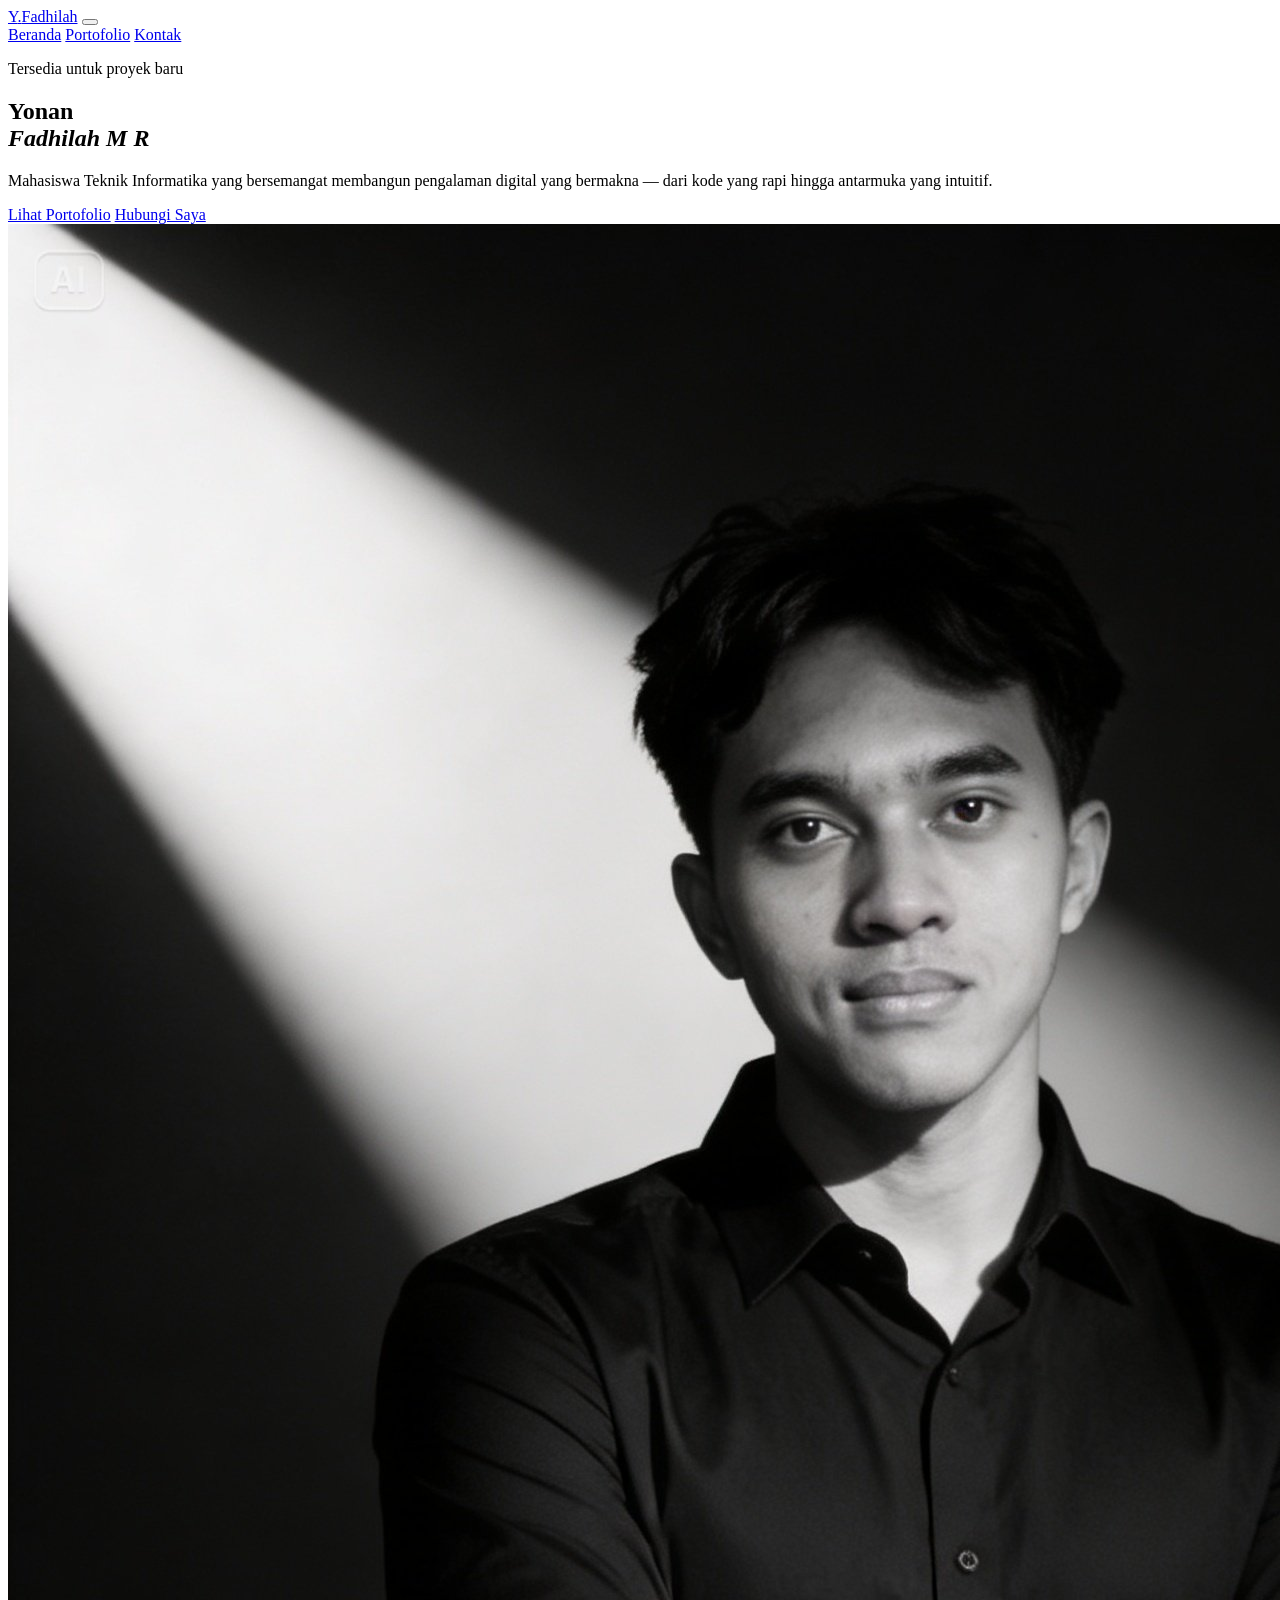
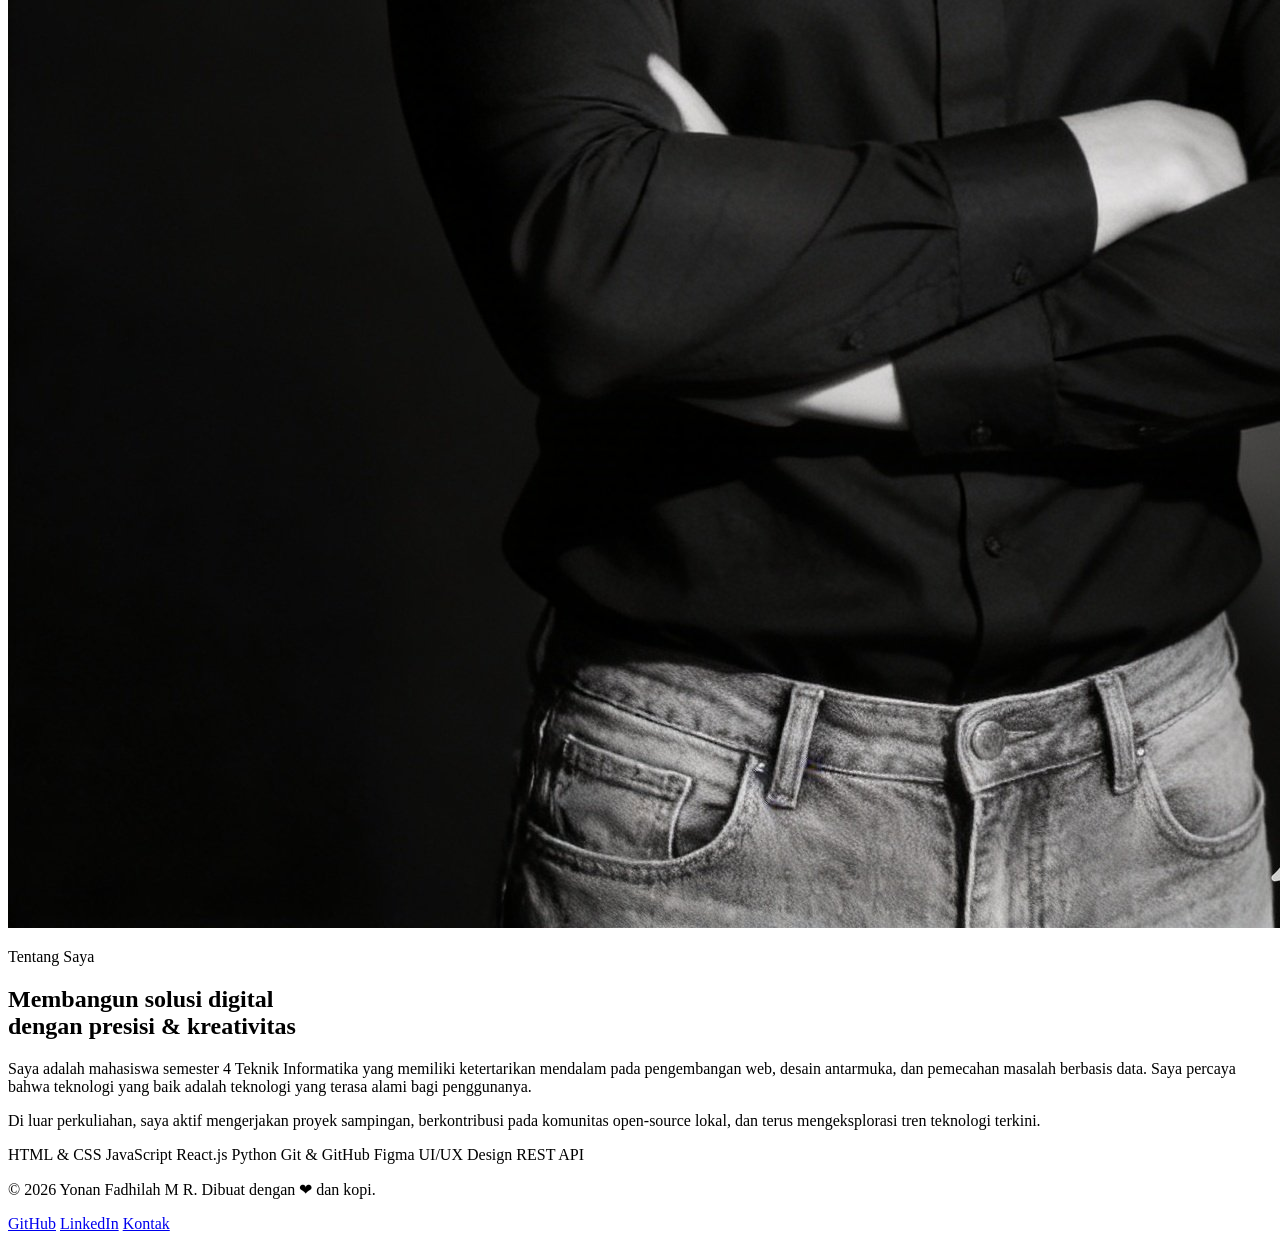
==== index.html @ 327d7f35 "Add files via upload" ====
<!DOCTYPE html>
<html lang="id">
<head>
  <meta charset="UTF-8">
  <meta name="viewport" content="width=device-width, initial-scale=1.0">
  <meta name="description" content="Portofolio pribadi Yonan Fadhilah M R — Mahasiswa Teknik Informatika yang berfokus pada pengembangan web dan desain UI/UX.">
  <title>Yonan Fadhilah M R — Portfolio</title>
  <link rel="icon" type="image/svg+xml" href="favicon.svg">
  <link rel="stylesheet" href="style/main.css">
</head>
<body>
 
  <!-- ── HEADER ── -->
  <header>
    <a href="index.html" class="header__logo" aria-label="Kembali ke halaman utama">Y<span>.</span>Fadhilah</a>
 
    <button class="nav__toggle" aria-label="Buka navigasi" aria-expanded="false" onclick="toggleNav(this)">
      <span></span>
      <span></span>
      <span></span>
    </button>
 
    <nav id="main-nav" aria-label="Navigasi utama">
      <a href="index.html"      class="nav__link active">Beranda</a>
      <a href="portofolio.html"  class="nav__link">Portofolio</a>
      <a href="contact.html"    class="nav__link">Kontak</a>
    </nav>
  </header>
 
  <!-- ── MAIN ── -->
  <main>
 
    <!-- Hero Section -->
    <section class="hero" aria-label="Perkenalan">
      <div class="hero__content">
        <p class="hero__eyebrow">Tersedia untuk proyek baru</p>
        <h1 class="hero__name">
          Yonan<br><em>Fadhilah M R</em>
        </h1>
        <p class="hero__tagline">
          Mahasiswa Teknik Informatika yang bersemangat membangun
          pengalaman digital yang bermakna — dari kode yang rapi
          hingga antarmuka yang intuitif.
        </p>
        <div class="hero__cta">
          <a href="portfolio.html" class="btn btn--primary">Lihat Portofolio</a>
          <a href="contact.html"   class="btn btn--outline">Hubungi Saya</a>
        </div>
      </div>
 
      <div class="hero__visual">
        <div class="hero__photo-frame">
          <img class="hero__photo" src="foto-profil.jpeg" alt="Foto profil Yonan Fadhilah M R">
        </div>
      </div>
    </section>
 
    <!-- About Strip -->
    <section class="about-strip" aria-label="Tentang saya">
      <div>
        <p class="section-label">Tentang Saya</p>
      </div>
      <div class="about__body">
        <h2 class="about__heading">
          Membangun solusi digital<br>dengan presisi &amp; kreativitas
        </h2>
        <p>
          Saya adalah mahasiswa semester 4 Teknik Informatika yang memiliki ketertarikan mendalam
          pada pengembangan web, desain antarmuka, dan pemecahan masalah berbasis data. Saya percaya
          bahwa teknologi yang baik adalah teknologi yang terasa alami bagi penggunanya.
        </p>
        <p>
          Di luar perkuliahan, saya aktif mengerjakan proyek sampingan, berkontribusi pada komunitas
          open-source lokal, dan terus mengeksplorasi tren teknologi terkini.
        </p>
 
        <div class="skills-grid" aria-label="Keahlian teknis">
          <span class="skill-tag">HTML &amp; CSS</span>
          <span class="skill-tag">JavaScript</span>
          <span class="skill-tag">React.js</span>
          <span class="skill-tag">Python</span>
          <span class="skill-tag">Git &amp; GitHub</span>
          <span class="skill-tag">Figma</span>
          <span class="skill-tag">UI/UX Design</span>
          <span class="skill-tag">REST API</span>
        </div>
      </div>
    </section>
 
  </main>
 
  <!-- ── FOOTER ── -->
  <footer>
    <p class="footer__copy">&copy; 2026 Yonan Fadhilah M R. Dibuat dengan ❤ dan kopi.</p>
    <nav class="footer__links" aria-label="Tautan sosial">
      <a href="https://github.com"    class="footer__link" target="_blank" rel="noopener noreferrer">GitHub</a>
      <a href="https://linkedin.com"  class="footer__link" target="_blank" rel="noopener noreferrer">LinkedIn</a>
      <a href="contact.html"          class="footer__link">Kontak</a>
    </nav>
  </footer>
 
  <script>
    function toggleNav(btn) {
      const nav = document.getElementById('main-nav');
      const isOpen = nav.classList.toggle('open');
      btn.setAttribute('aria-expanded', isOpen);
    }
  </script>
</body>
</html>
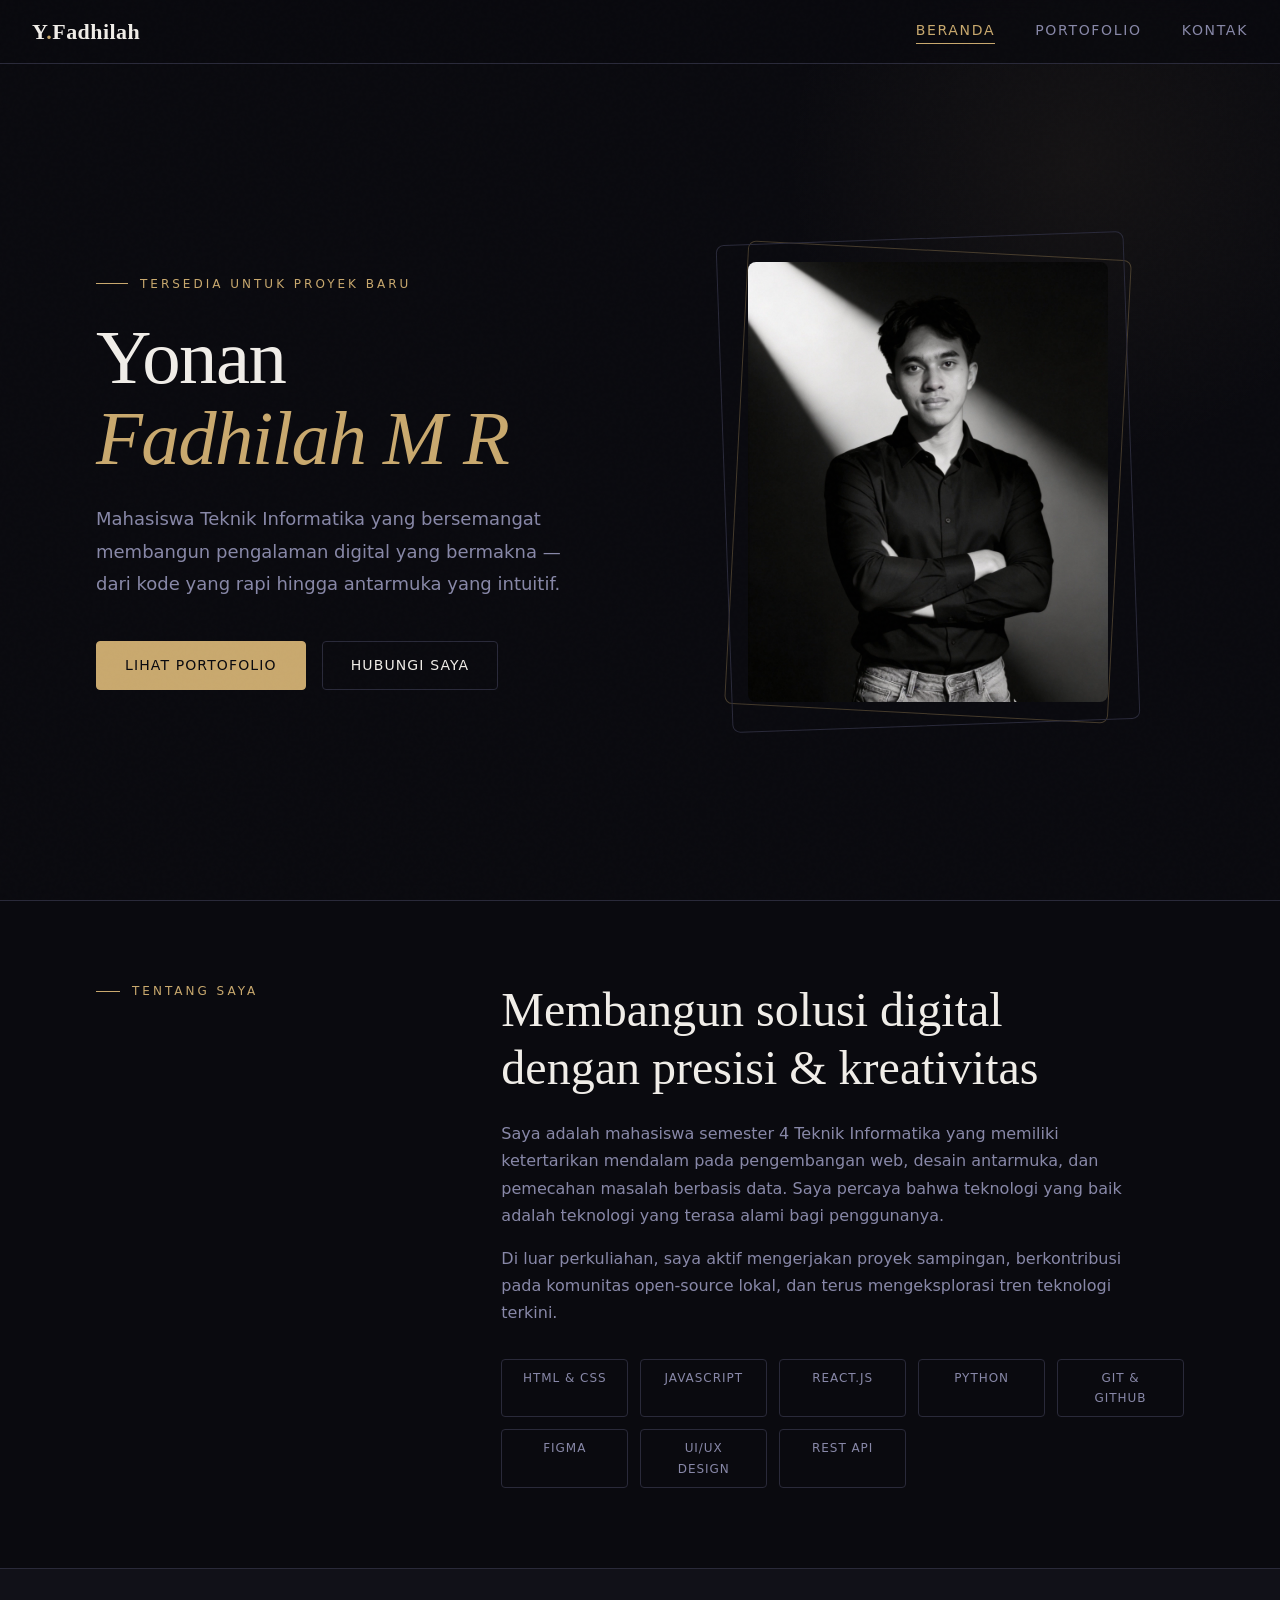
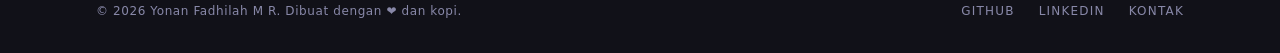
==== commit e8c6b32e: "index.html" ====
--- a/index.html
+++ b/index.html
@@ -6,7 +6,7 @@
   <meta name="description" content="Portofolio pribadi Yonan Fadhilah M R — Mahasiswa Teknik Informatika yang berfokus pada pengembangan web dan desain UI/UX.">
   <title>Yonan Fadhilah M R — Portfolio</title>
   <link rel="icon" type="image/svg+xml" href="favicon.svg">
-  <link rel="stylesheet" href="style/main.css">
+  <link rel="stylesheet" href="main.css">
 </head>
 <body>
  
--- a/main.css
+++ b/main.css
@@ -0,0 +1,957 @@
+
+@import url('https://fonts.googleapis.com/css2?family=Cormorant+Garamond:ital,wght@0,300;0,400;0,600;1,300;1,400&family=DM+Sans:ital,opsz,wght@0,9..40,300;0,9..40,400;0,9..40,500;1,9..40,300&display=swap');
+
+/* ── CSS Variables ── */
+:root {
+  --clr-bg:        #0a0a0f;
+  --clr-surface:   #111118;
+  --clr-surface2:  #1a1a26;
+  --clr-border:    #2a2a3a;
+  --clr-text:      #f0ede8;
+  --clr-muted:     #8888a8;
+  --clr-accent:    #c9a96e;
+  --clr-accent2:   #e8c98a;
+  --clr-white:     #ffffff;
+
+  --ff-display:    'Cormorant Garamond', Georgia, serif;
+  --ff-body:       'DM Sans', system-ui, sans-serif;
+
+  --fs-xs:   0.75rem;
+  --fs-sm:   0.875rem;
+  --fs-base: 1rem;
+  --fs-lg:   1.125rem;
+  --fs-xl:   1.375rem;
+  --fs-2xl:  2rem;
+  --fs-3xl:  3rem;
+  --fs-4xl:  4.5rem;
+  --fs-5xl:  6.5rem;
+
+  --radius-sm: 4px;
+  --radius-md: 8px;
+  --radius-lg: 16px;
+
+  --transition: 0.35s cubic-bezier(0.4, 0, 0.2, 1);
+  --shadow: 0 8px 32px rgba(0,0,0,0.6);
+}
+
+/* ── Reset ── */
+*, *::before, *::after {
+  box-sizing: border-box;
+  margin: 0;
+  padding: 0;
+}
+
+html {
+  scroll-behavior: smooth;
+  font-size: 16px;
+}
+
+body {
+  background-color: var(--clr-bg);
+  color: var(--clr-text);
+  font-family: var(--ff-body);
+  font-size: var(--fs-base);
+  line-height: 1.7;
+  min-height: 100vh;
+  display: flex;
+  flex-direction: column;
+  overflow-x: hidden;
+}
+
+img {
+  max-width: 100%;
+  display: block;
+}
+
+a {
+  color: inherit;
+  text-decoration: none;
+}
+
+ul, ol {
+  list-style: none;
+}
+
+/* ── Noise texture overlay ── */
+body::before {
+  content: '';
+  position: fixed;
+  inset: 0;
+  background-image: url("data:image/svg+xml,%3Csvg viewBox='0 0 256 256' xmlns='http://www.w3.org/2000/svg'%3E%3Cfilter id='noise'%3E%3CfeTurbulence type='fractalNoise' baseFrequency='0.9' numOctaves='4' stitchTiles='stitch'/%3E%3C/filter%3E%3Crect width='100%25' height='100%25' filter='url(%23noise)' opacity='0.03'/%3E%3C/svg%3E");
+  pointer-events: none;
+  z-index: 999;
+  opacity: 0.4;
+}
+
+/* ============================================================
+   HEADER & NAVIGATION
+   ============================================================ */
+header {
+  position: fixed;
+  top: 0;
+  left: 0;
+  right: 0;
+  z-index: 100;
+  padding: 0 2rem;
+  background: rgba(10, 10, 15, 0.85);
+  backdrop-filter: blur(12px);
+  -webkit-backdrop-filter: blur(12px);
+  border-bottom: 1px solid var(--clr-border);
+  height: 64px;
+  display: flex;
+  align-items: center;
+  justify-content: space-between;
+}
+
+.header__logo {
+  font-family: var(--ff-display);
+  font-size: var(--fs-xl);
+  font-weight: 600;
+  letter-spacing: 0.02em;
+  color: var(--clr-text);
+  transition: color var(--transition);
+}
+
+.header__logo span {
+  color: var(--clr-accent);
+}
+
+.header__logo:hover {
+  color: var(--clr-accent);
+}
+
+nav {
+  display: flex;
+  align-items: center;
+  gap: 2.5rem;
+}
+
+.nav__link {
+  font-size: var(--fs-sm);
+  font-weight: 400;
+  letter-spacing: 0.12em;
+  text-transform: uppercase;
+  color: var(--clr-muted);
+  position: relative;
+  padding-bottom: 2px;
+  transition: color var(--transition);
+}
+
+.nav__link::after {
+  content: '';
+  position: absolute;
+  bottom: 0;
+  left: 0;
+  width: 0;
+  height: 1px;
+  background: var(--clr-accent);
+  transition: width var(--transition);
+}
+
+.nav__link:hover,
+.nav__link.active {
+  color: var(--clr-accent);
+}
+
+.nav__link:hover::after,
+.nav__link.active::after {
+  width: 100%;
+}
+
+/* Hamburger (mobile) */
+.nav__toggle {
+  display: none;
+  flex-direction: column;
+  gap: 5px;
+  cursor: pointer;
+  background: none;
+  border: none;
+  padding: 4px;
+}
+
+.nav__toggle span {
+  display: block;
+  width: 24px;
+  height: 2px;
+  background: var(--clr-text);
+  border-radius: 2px;
+  transition: all var(--transition);
+}
+
+/* ============================================================
+   MAIN CONTENT
+   ============================================================ */
+main {
+  flex: 1;
+  padding-top: 64px; /* offset for fixed header */
+}
+
+/* ============================================================
+   HERO SECTION (index.html)
+   ============================================================ */
+.hero {
+  min-height: calc(100vh - 64px);
+  display: grid;
+  grid-template-columns: 1fr 1fr;
+  align-items: center;
+  padding: 4rem 6rem;
+  gap: 4rem;
+  position: relative;
+}
+
+.hero::before {
+  content: '';
+  position: absolute;
+  top: -200px;
+  right: -100px;
+  width: 600px;
+  height: 600px;
+  background: radial-gradient(circle, rgba(201, 169, 110, 0.06) 0%, transparent 70%);
+  pointer-events: none;
+}
+
+.hero__eyebrow {
+  font-size: var(--fs-xs);
+  letter-spacing: 0.25em;
+  text-transform: uppercase;
+  color: var(--clr-accent);
+  margin-bottom: 1.5rem;
+  display: flex;
+  align-items: center;
+  gap: 0.75rem;
+}
+
+.hero__eyebrow::before {
+  content: '';
+  display: inline-block;
+  width: 32px;
+  height: 1px;
+  background: var(--clr-accent);
+}
+
+.hero__name {
+  font-family: var(--ff-display);
+  font-size: clamp(3rem, 6vw, var(--fs-5xl));
+  font-weight: 300;
+  line-height: 1.05;
+  letter-spacing: -0.02em;
+  margin-bottom: 1.5rem;
+  color: var(--clr-text);
+}
+
+.hero__name em {
+  font-style: italic;
+  color: var(--clr-accent);
+}
+
+.hero__tagline {
+  font-size: var(--fs-lg);
+  font-weight: 300;
+  color: var(--clr-muted);
+  margin-bottom: 2.5rem;
+  max-width: 480px;
+  line-height: 1.8;
+}
+
+.hero__cta {
+  display: flex;
+  gap: 1rem;
+  flex-wrap: wrap;
+}
+
+.btn {
+  display: inline-flex;
+  align-items: center;
+  gap: 0.5rem;
+  padding: 0.75rem 1.75rem;
+  font-family: var(--ff-body);
+  font-size: var(--fs-sm);
+  font-weight: 500;
+  letter-spacing: 0.08em;
+  text-transform: uppercase;
+  border-radius: var(--radius-sm);
+  cursor: pointer;
+  transition: all var(--transition);
+  border: 1px solid transparent;
+}
+
+.btn--primary {
+  background: var(--clr-accent);
+  color: var(--clr-bg);
+  border-color: var(--clr-accent);
+}
+
+.btn--primary:hover {
+  background: var(--clr-accent2);
+  border-color: var(--clr-accent2);
+  transform: translateY(-2px);
+  box-shadow: 0 8px 24px rgba(201, 169, 110, 0.25);
+}
+
+.btn--outline {
+  background: transparent;
+  color: var(--clr-text);
+  border-color: var(--clr-border);
+}
+
+.btn--outline:hover {
+  border-color: var(--clr-accent);
+  color: var(--clr-accent);
+  transform: translateY(-2px);
+}
+
+/* Hero image side */
+.hero__visual {
+  display: flex;
+  justify-content: center;
+  align-items: center;
+  position: relative;
+}
+
+.hero__photo-frame {
+  position: relative;
+  width: 360px;
+  height: 440px;
+}
+
+.hero__photo-frame::before {
+  content: '';
+  position: absolute;
+  inset: -12px;
+  border: 1px solid var(--clr-accent);
+  opacity: 0.3;
+  border-radius: var(--radius-md);
+  transform: rotate(3deg);
+}
+
+.hero__photo-frame::after {
+  content: '';
+  position: absolute;
+  inset: -24px;
+  border: 1px solid var(--clr-border);
+  border-radius: var(--radius-md);
+  transform: rotate(-2deg);
+}
+
+.hero__photo {
+  width: 100%;
+  height: 100%;
+  object-fit: cover;
+  border-radius: var(--radius-md);
+  position: relative;
+  z-index: 1;
+  filter: grayscale(20%);
+  transition: filter var(--transition);
+}
+
+.hero__photo:hover {
+  filter: grayscale(0%);
+}
+
+/* placeholder avatar */
+.avatar-placeholder {
+  width: 100%;
+  height: 100%;
+  border-radius: var(--radius-md);
+  background: var(--clr-surface2);
+  display: flex;
+  flex-direction: column;
+  align-items: center;
+  justify-content: center;
+  gap: 1rem;
+  color: var(--clr-muted);
+  font-size: var(--fs-sm);
+  position: relative;
+  z-index: 1;
+  border: 1px solid var(--clr-border);
+  overflow: hidden;
+}
+
+.avatar-placeholder::before {
+  content: '';
+  position: absolute;
+  bottom: -20px;
+  left: 50%;
+  transform: translateX(-50%);
+  width: 160px;
+  height: 200px;
+  background: var(--clr-border);
+  border-radius: 50% 50% 0 0;
+}
+
+.avatar-placeholder .avatar-head {
+  width: 80px;
+  height: 80px;
+  border-radius: 50%;
+  background: var(--clr-border);
+  position: relative;
+  z-index: 1;
+}
+
+/* ── About Section (index) ── */
+.about-strip {
+  padding: 5rem 6rem;
+  border-top: 1px solid var(--clr-border);
+  display: grid;
+  grid-template-columns: 1fr 2fr;
+  gap: 4rem;
+  align-items: start;
+}
+
+.section-label {
+  font-size: var(--fs-xs);
+  letter-spacing: 0.25em;
+  text-transform: uppercase;
+  color: var(--clr-accent);
+  display: flex;
+  align-items: center;
+  gap: 0.75rem;
+}
+
+.section-label::before {
+  content: '';
+  display: inline-block;
+  width: 24px;
+  height: 1px;
+  background: var(--clr-accent);
+}
+
+.about__heading {
+  font-family: var(--ff-display);
+  font-size: var(--fs-3xl);
+  font-weight: 300;
+  line-height: 1.2;
+  margin-bottom: 1.5rem;
+  color: var(--clr-text);
+}
+
+.about__body p {
+  color: var(--clr-muted);
+  margin-bottom: 1rem;
+  max-width: 640px;
+}
+
+/* Skills grid */
+.skills-grid {
+  display: grid;
+  grid-template-columns: repeat(auto-fit, minmax(120px, 1fr));
+  gap: 0.75rem;
+  margin-top: 2rem;
+}
+
+.skill-tag {
+  padding: 0.5rem 1rem;
+  border: 1px solid var(--clr-border);
+  border-radius: var(--radius-sm);
+  font-size: var(--fs-xs);
+  letter-spacing: 0.08em;
+  text-transform: uppercase;
+  color: var(--clr-muted);
+  text-align: center;
+  transition: all var(--transition);
+}
+
+.skill-tag:hover {
+  border-color: var(--clr-accent);
+  color: var(--clr-accent);
+  background: rgba(201, 169, 110, 0.05);
+}
+
+/* ============================================================
+   PORTFOLIO PAGE
+   ============================================================ */
+.page-hero {
+  padding: 6rem 6rem 3rem;
+  border-bottom: 1px solid var(--clr-border);
+}
+
+.page-hero__kicker {
+  font-size: var(--fs-xs);
+  letter-spacing: 0.25em;
+  text-transform: uppercase;
+  color: var(--clr-accent);
+  margin-bottom: 1rem;
+}
+
+.page-hero__title {
+  font-family: var(--ff-display);
+  font-size: clamp(2.5rem, 5vw, var(--fs-4xl));
+  font-weight: 300;
+  line-height: 1.1;
+  max-width: 700px;
+  color: var(--clr-text);
+}
+
+.page-hero__title em {
+  font-style: italic;
+  color: var(--clr-accent);
+}
+
+/* Filter tabs */
+.portfolio-filter {
+  display: flex;
+  gap: 0.5rem;
+  padding: 2rem 6rem;
+  border-bottom: 1px solid var(--clr-border);
+  flex-wrap: wrap;
+}
+
+.filter-btn {
+  padding: 0.4rem 1.25rem;
+  border: 1px solid var(--clr-border);
+  border-radius: 999px;
+  font-family: var(--ff-body);
+  font-size: var(--fs-xs);
+  letter-spacing: 0.1em;
+  text-transform: uppercase;
+  color: var(--clr-muted);
+  background: transparent;
+  cursor: pointer;
+  transition: all var(--transition);
+}
+
+.filter-btn:hover,
+.filter-btn.active {
+  background: var(--clr-accent);
+  border-color: var(--clr-accent);
+  color: var(--clr-bg);
+}
+
+/* Projects grid */
+.projects-grid {
+  display: grid;
+  grid-template-columns: repeat(3, 1fr);
+  gap: 0;
+  padding: 3rem 6rem 6rem;
+}
+
+.project-card {
+  border: 1px solid var(--clr-border);
+  margin: -1px 0 0 -1px;
+  padding: 2rem;
+  position: relative;
+  overflow: hidden;
+  transition: background var(--transition);
+  display: flex;
+  flex-direction: column;
+  gap: 1rem;
+  min-height: 280px;
+}
+
+.project-card::before {
+  content: '';
+  position: absolute;
+  inset: 0;
+  background: rgba(201, 169, 110, 0.03);
+  opacity: 0;
+  transition: opacity var(--transition);
+}
+
+.project-card:hover::before {
+  opacity: 1;
+}
+
+.project-card:hover .project-card__arrow {
+  transform: translate(4px, -4px);
+  color: var(--clr-accent);
+}
+
+.project-card__number {
+  font-family: var(--ff-display);
+  font-size: var(--fs-3xl);
+  font-weight: 300;
+  color: var(--clr-border);
+  line-height: 1;
+  transition: color var(--transition);
+}
+
+.project-card:hover .project-card__number {
+  color: var(--clr-accent);
+  opacity: 0.3;
+}
+
+.project-card__tags {
+  display: flex;
+  gap: 0.5rem;
+  flex-wrap: wrap;
+}
+
+.tag {
+  font-size: var(--fs-xs);
+  letter-spacing: 0.08em;
+  text-transform: uppercase;
+  color: var(--clr-accent);
+  padding: 0.2rem 0.6rem;
+  border: 1px solid rgba(201, 169, 110, 0.3);
+  border-radius: 999px;
+}
+
+.project-card__title {
+  font-family: var(--ff-display);
+  font-size: var(--fs-xl);
+  font-weight: 400;
+  color: var(--clr-text);
+  line-height: 1.3;
+  flex: 1;
+}
+
+.project-card__desc {
+  font-size: var(--fs-sm);
+  color: var(--clr-muted);
+  line-height: 1.7;
+}
+
+.project-card__footer {
+  display: flex;
+  justify-content: space-between;
+  align-items: center;
+  margin-top: auto;
+}
+
+.project-card__year {
+  font-size: var(--fs-xs);
+  color: var(--clr-muted);
+  letter-spacing: 0.08em;
+}
+
+.project-card__arrow {
+  font-size: var(--fs-lg);
+  color: var(--clr-border);
+  transition: all var(--transition);
+}
+
+/* ============================================================
+   CONTACT PAGE
+   ============================================================ */
+.contact-layout {
+  display: grid;
+  grid-template-columns: 1fr 1fr;
+  min-height: calc(100vh - 64px);
+}
+
+.contact-info {
+  padding: 6rem;
+  border-right: 1px solid var(--clr-border);
+  display: flex;
+  flex-direction: column;
+  justify-content: center;
+  position: relative;
+  overflow: hidden;
+}
+
+.contact-info::before {
+  content: '';
+  position: absolute;
+  bottom: -100px;
+  left: -100px;
+  width: 400px;
+  height: 400px;
+  background: radial-gradient(circle, rgba(201, 169, 110, 0.06) 0%, transparent 70%);
+  pointer-events: none;
+}
+
+.contact-info__eyebrow {
+  font-size: var(--fs-xs);
+  letter-spacing: 0.25em;
+  text-transform: uppercase;
+  color: var(--clr-accent);
+  margin-bottom: 1.5rem;
+}
+
+.contact-info__title {
+  font-family: var(--ff-display);
+  font-size: clamp(2.5rem, 4vw, 4rem);
+  font-weight: 300;
+  line-height: 1.15;
+  margin-bottom: 1.5rem;
+  color: var(--clr-text);
+}
+
+.contact-info__title em {
+  font-style: italic;
+  color: var(--clr-accent);
+}
+
+.contact-info__body {
+  color: var(--clr-muted);
+  margin-bottom: 3rem;
+  max-width: 420px;
+  line-height: 1.8;
+}
+
+.contact-details {
+  display: flex;
+  flex-direction: column;
+  gap: 1.25rem;
+}
+
+.contact-detail {
+  display: flex;
+  align-items: center;
+  gap: 1rem;
+  color: var(--clr-muted);
+  font-size: var(--fs-sm);
+  transition: color var(--transition);
+}
+
+.contact-detail:hover {
+  color: var(--clr-accent);
+}
+
+.contact-detail__icon {
+  width: 40px;
+  height: 40px;
+  border: 1px solid var(--clr-border);
+  border-radius: var(--radius-sm);
+  display: flex;
+  align-items: center;
+  justify-content: center;
+  font-size: var(--fs-base);
+  transition: all var(--transition);
+  flex-shrink: 0;
+}
+
+.contact-detail:hover .contact-detail__icon {
+  border-color: var(--clr-accent);
+  color: var(--clr-accent);
+}
+
+/* Form side */
+.contact-form-wrap {
+  padding: 6rem;
+  display: flex;
+  flex-direction: column;
+  justify-content: center;
+}
+
+.contact-form-wrap h2 {
+  font-family: var(--ff-display);
+  font-size: var(--fs-2xl);
+  font-weight: 300;
+  margin-bottom: 2.5rem;
+  color: var(--clr-text);
+}
+
+.form-group {
+  display: flex;
+  flex-direction: column;
+  gap: 0.5rem;
+  margin-bottom: 1.5rem;
+}
+
+.form-group label {
+  font-size: var(--fs-xs);
+  letter-spacing: 0.12em;
+  text-transform: uppercase;
+  color: var(--clr-muted);
+}
+
+.form-control {
+  width: 100%;
+  padding: 0.875rem 1rem;
+  background: var(--clr-surface);
+  border: 1px solid var(--clr-border);
+  border-radius: var(--radius-sm);
+  color: var(--clr-text);
+  font-family: var(--ff-body);
+  font-size: var(--fs-base);
+  outline: none;
+  transition: border-color var(--transition), box-shadow var(--transition);
+}
+
+.form-control::placeholder {
+  color: var(--clr-border);
+}
+
+.form-control:focus {
+  border-color: var(--clr-accent);
+  box-shadow: 0 0 0 3px rgba(201, 169, 110, 0.1);
+}
+
+textarea.form-control {
+  resize: vertical;
+  min-height: 140px;
+}
+
+.form-grid {
+  display: grid;
+  grid-template-columns: 1fr 1fr;
+  gap: 1rem;
+}
+
+/* ============================================================
+   FOOTER
+   ============================================================ */
+footer {
+  border-top: 1px solid var(--clr-border);
+  padding: 2rem 6rem;
+  display: flex;
+  align-items: center;
+  justify-content: space-between;
+  flex-wrap: wrap;
+  gap: 1rem;
+  background: var(--clr-surface);
+}
+
+.footer__copy {
+  font-size: var(--fs-xs);
+  color: var(--clr-muted);
+  letter-spacing: 0.05em;
+}
+
+.footer__links {
+  display: flex;
+  gap: 1.5rem;
+}
+
+.footer__link {
+  font-size: var(--fs-xs);
+  letter-spacing: 0.1em;
+  text-transform: uppercase;
+  color: var(--clr-muted);
+  transition: color var(--transition);
+}
+
+.footer__link:hover {
+  color: var(--clr-accent);
+}
+
+/* ============================================================
+   ANIMATIONS
+   ============================================================ */
+@keyframes fadeUp {
+  from { opacity: 0; transform: translateY(24px); }
+  to   { opacity: 1; transform: translateY(0); }
+}
+
+@keyframes fadeIn {
+  from { opacity: 0; }
+  to   { opacity: 1; }
+}
+
+.hero__eyebrow   { animation: fadeUp 0.6s ease both; animation-delay: 0.1s; }
+.hero__name      { animation: fadeUp 0.6s ease both; animation-delay: 0.25s; }
+.hero__tagline   { animation: fadeUp 0.6s ease both; animation-delay: 0.4s; }
+.hero__cta       { animation: fadeUp 0.6s ease both; animation-delay: 0.55s; }
+.hero__visual    { animation: fadeIn 0.8s ease both; animation-delay: 0.3s; }
+
+.project-card {
+  animation: fadeUp 0.5s ease both;
+}
+.project-card:nth-child(1) { animation-delay: 0.05s; }
+.project-card:nth-child(2) { animation-delay: 0.1s; }
+.project-card:nth-child(3) { animation-delay: 0.15s; }
+.project-card:nth-child(4) { animation-delay: 0.2s; }
+.project-card:nth-child(5) { animation-delay: 0.25s; }
+.project-card:nth-child(6) { animation-delay: 0.3s; }
+
+/* ============================================================
+   RESPONSIVE — TABLET (max-width: 1024px)
+   ============================================================ */
+@media (max-width: 1024px) {
+  .hero {
+    padding: 4rem 3rem;
+    gap: 3rem;
+  }
+
+  .about-strip {
+    padding: 4rem 3rem;
+    gap: 2rem;
+  }
+
+  .page-hero   { padding: 5rem 3rem 2.5rem; }
+  .portfolio-filter { padding: 1.5rem 3rem; }
+  .projects-grid    { padding: 2rem 3rem 4rem; grid-template-columns: repeat(2, 1fr); }
+
+  .contact-info     { padding: 4rem 3rem; }
+  .contact-form-wrap { padding: 4rem 3rem; }
+
+  footer { padding: 1.5rem 3rem; }
+}
+
+/* ============================================================
+   RESPONSIVE — MOBILE (max-width: 768px)
+   ============================================================ */
+@media (max-width: 768px) {
+  /* Header */
+  header { padding: 0 1.25rem; }
+
+  .nav__toggle { display: flex; }
+
+  nav {
+    position: fixed;
+    top: 64px;
+    left: 0;
+    right: 0;
+    background: rgba(10, 10, 15, 0.97);
+    backdrop-filter: blur(12px);
+    flex-direction: column;
+    padding: 2rem 1.25rem;
+    gap: 1.5rem;
+    border-bottom: 1px solid var(--clr-border);
+    transform: translateY(-110%);
+    transition: transform var(--transition);
+  }
+
+  nav.open {
+    transform: translateY(0);
+  }
+
+  .nav__link {
+    font-size: var(--fs-base);
+  }
+
+  /* Hero */
+  .hero {
+    grid-template-columns: 1fr;
+    padding: 3rem 1.25rem 2rem;
+    min-height: auto;
+    text-align: center;
+  }
+
+  .hero__eyebrow {
+    justify-content: center;
+  }
+
+  .hero__tagline { font-size: var(--fs-base); margin: 0 auto 2rem; }
+
+  .hero__cta { justify-content: center; }
+
+  .hero__visual { order: -1; }
+
+  .hero__photo-frame { width: 220px; height: 270px; }
+
+  /* About */
+  .about-strip {
+    grid-template-columns: 1fr;
+    padding: 3rem 1.25rem;
+    gap: 1.5rem;
+  }
+
+  /* Portfolio */
+  .page-hero   { padding: 3rem 1.25rem 2rem; }
+  .portfolio-filter { padding: 1rem 1.25rem; }
+  .projects-grid    {
+    padding: 1.5rem 1.25rem 4rem;
+    grid-template-columns: 1fr;
+  }
+
+  /* Contact */
+  .contact-layout {
+    grid-template-columns: 1fr;
+  }
+  .contact-info {
+    padding: 3rem 1.25rem;
+    border-right: none;
+    border-bottom: 1px solid var(--clr-border);
+  }
+  .contact-form-wrap { padding: 3rem 1.25rem; }
+  .form-grid { grid-template-columns: 1fr; }
+
+  /* Footer */
+  footer {
+    padding: 1.5rem 1.25rem;
+    flex-direction: column;
+    align-items: flex-start;
+  }
+}
